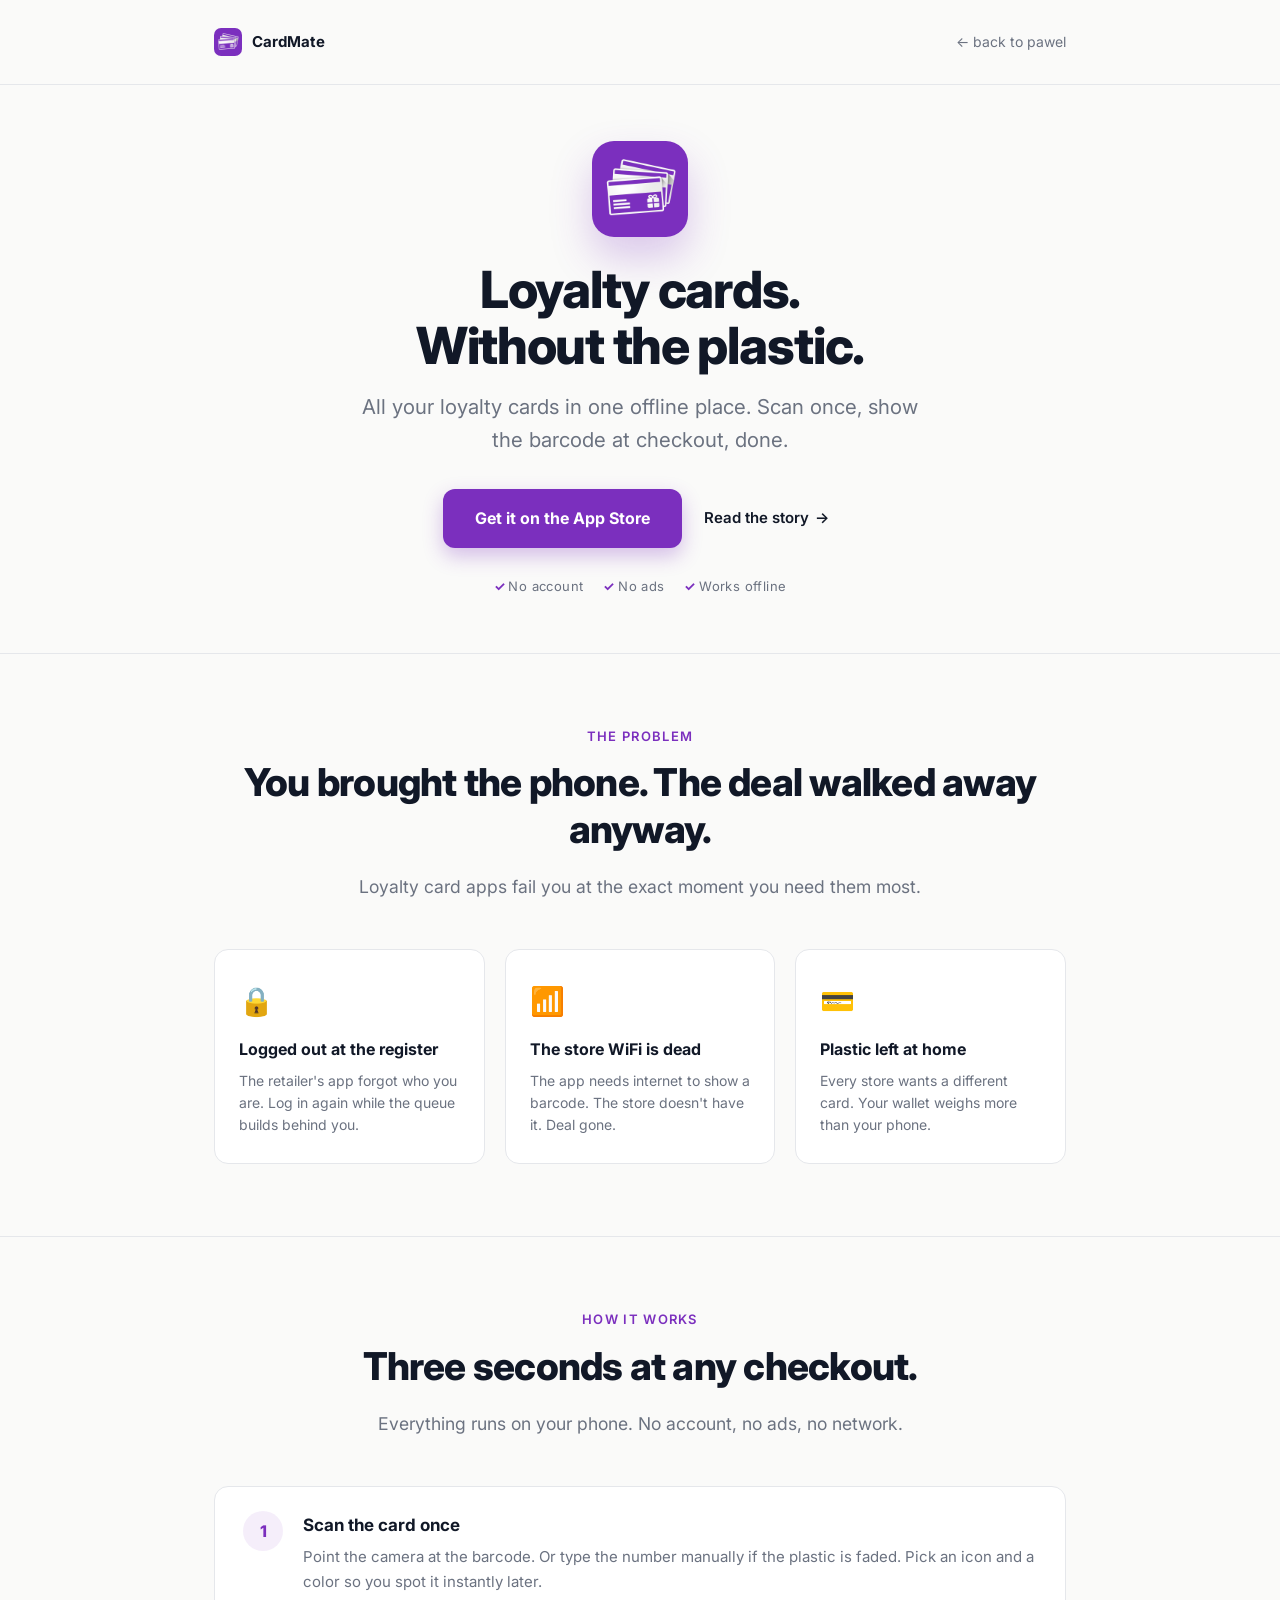
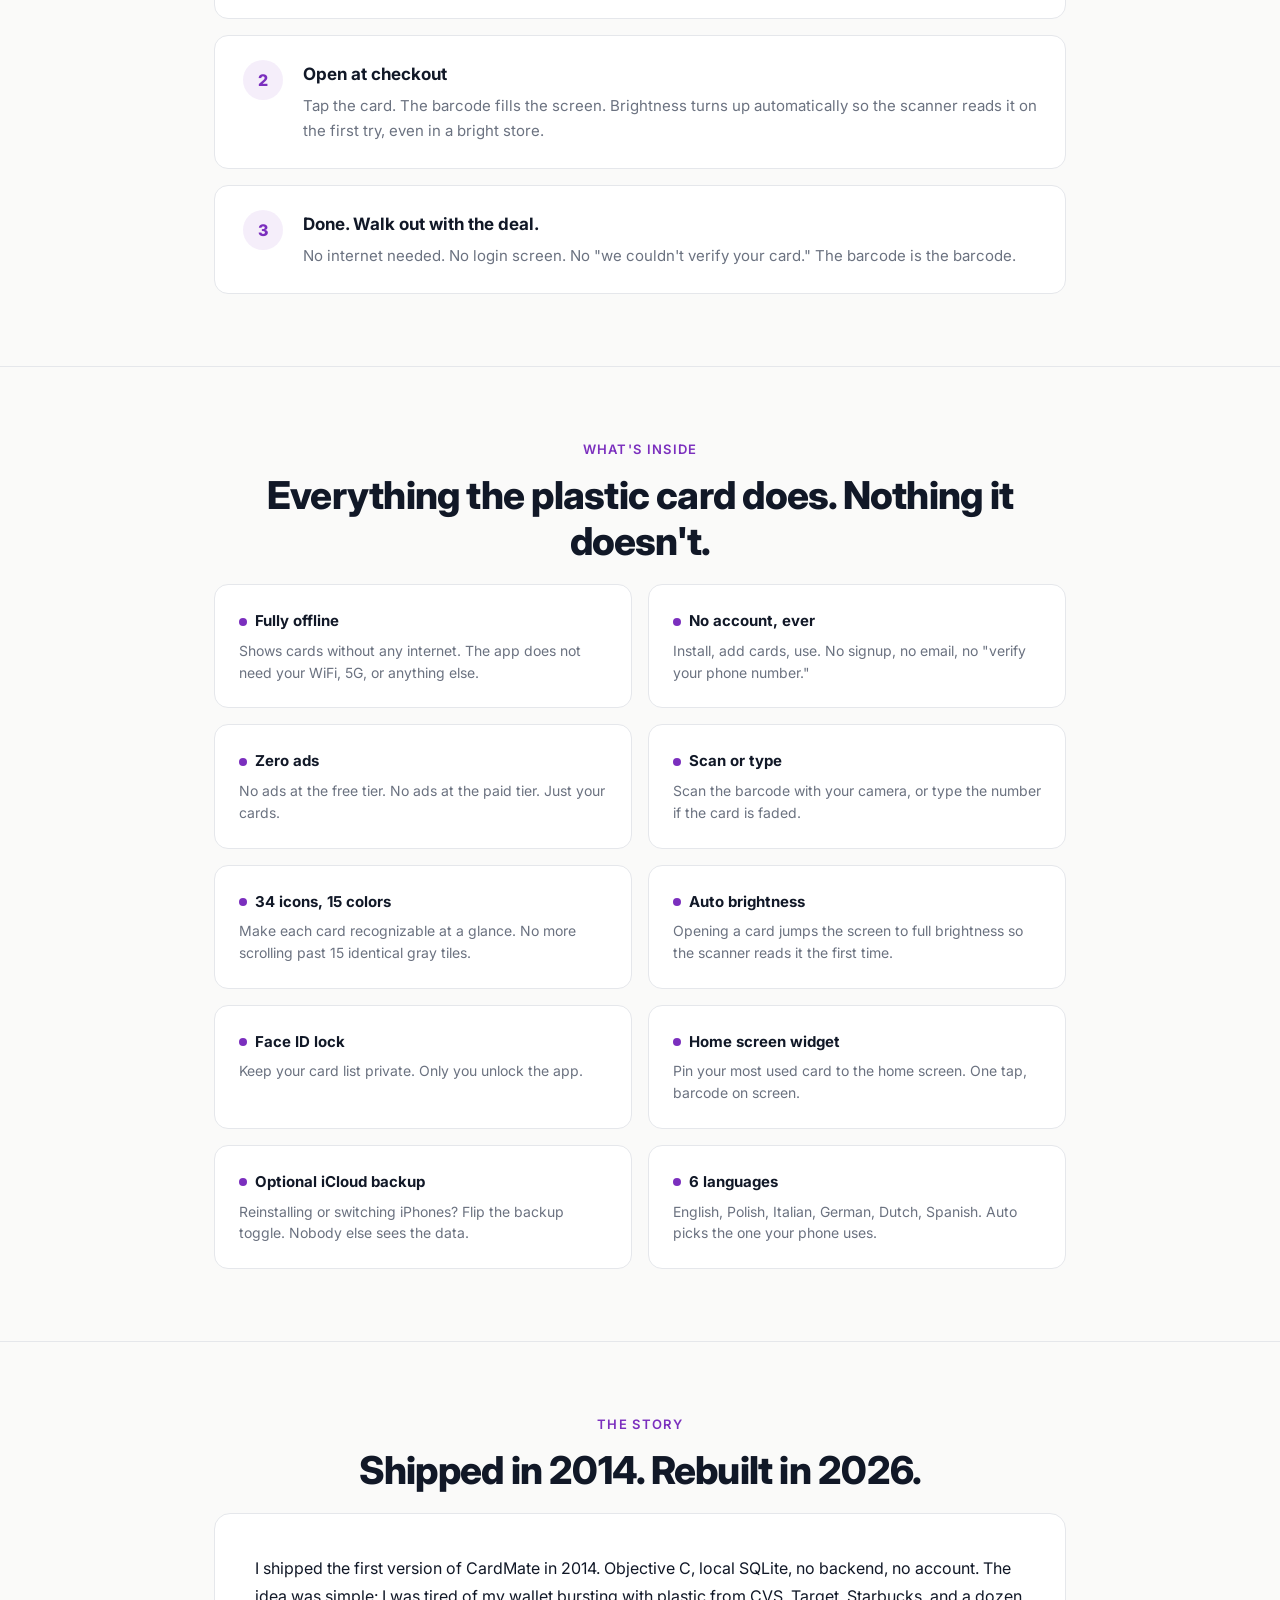
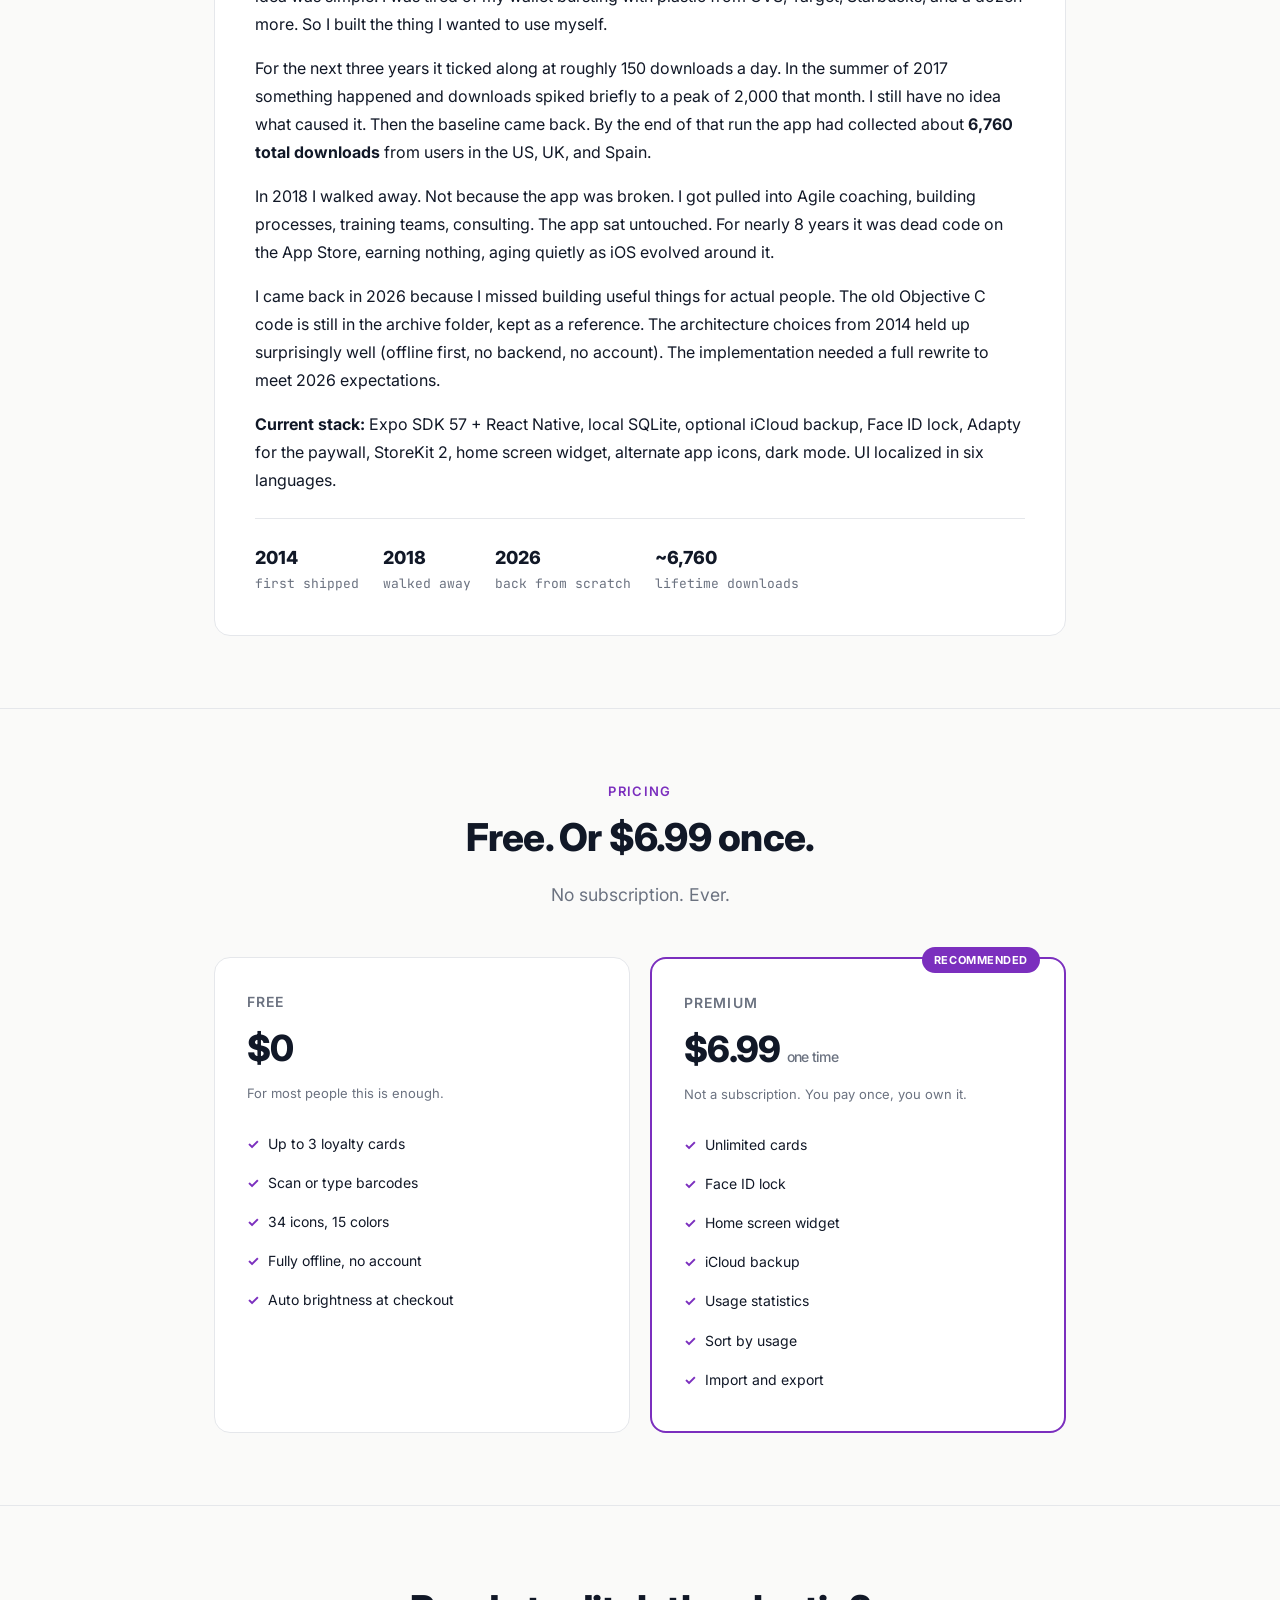
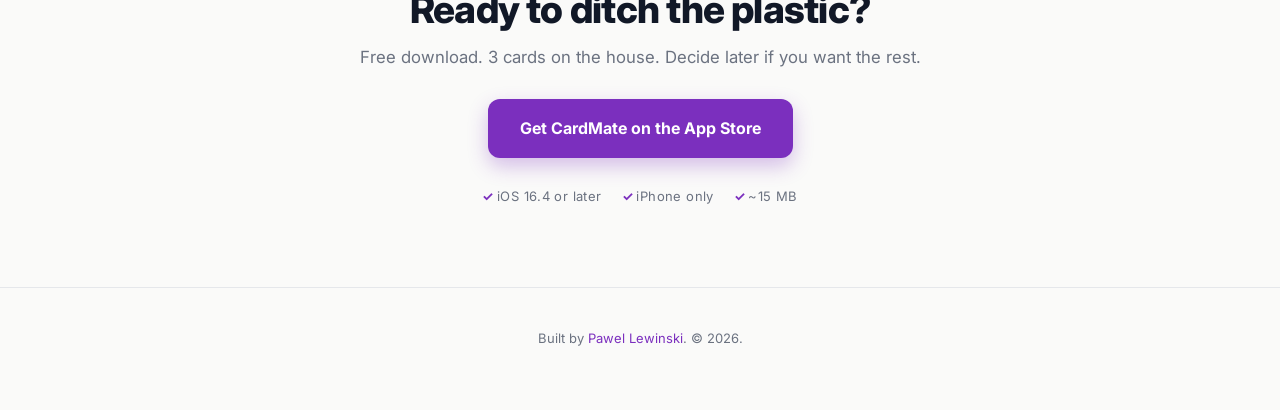
==== cardmate/index.html @ 626ef8c2 "Add CardMate subpage at /cardmate/ Landing page for CardMate loyalty card wallet. Includes problem, " ====
<!doctype html>
<html lang="en">
<head>
<meta charset="UTF-8">
<meta name="viewport" content="width=device-width, initial-scale=1.0">
<meta name="robots" content="index, follow">
<meta name="theme-color" content="#7B2FBE">

<title>CardMate: offline loyalty card wallet, no account required</title>
<meta name="description" content="All your loyalty cards in one offline place. No account, no ads, no internet needed. Free with a $6.99 one-time premium unlock. Built solo by Pawel Lewinski.">
<meta name="author" content="Pawel Lewinski">
<link rel="canonical" href="https://agilelabs.pl/cardmate/">

<meta property="og:title" content="CardMate: offline loyalty card wallet">
<meta property="og:description" content="All your loyalty cards in one offline place. No account, no ads, no internet needed.">
<meta property="og:type" content="website">
<meta property="og:url" content="https://agilelabs.pl/cardmate/">
<meta property="og:locale" content="en_US">
<meta property="og:image" content="https://agilelabs.pl/cardmate/og-image.png">
<meta property="og:image:width" content="1200">
<meta property="og:image:height" content="630">

<meta name="twitter:card" content="summary_large_image">
<meta name="twitter:title" content="CardMate: offline loyalty card wallet">
<meta name="twitter:description" content="All your loyalty cards in one offline place. No account, no ads, no internet needed.">
<meta name="twitter:image" content="https://agilelabs.pl/cardmate/og-image.png">

<link rel="icon" type="image/png" sizes="32x32" href="../icons/favicon-32.png">
<link rel="icon" type="image/png" sizes="16x16" href="../icons/favicon-16.png">
<link rel="apple-touch-icon" sizes="180x180" href="../icons/apple-touch-icon.png">

<link rel="preconnect" href="https://fonts.googleapis.com">
<link rel="preconnect" href="https://fonts.gstatic.com" crossorigin>
<link href="https://fonts.googleapis.com/css2?family=Inter:wght@400;500;600;700;800&family=JetBrains+Mono:wght@400;500&display=swap" rel="stylesheet">

<script type="application/ld+json">
{
  "@context": "https://schema.org",
  "@type": "MobileApplication",
  "name": "CardMate",
  "operatingSystem": "iOS",
  "applicationCategory": "UtilitiesApplication",
  "url": "https://apps.apple.com/app/id787144602",
  "image": "https://agilelabs.pl/icons/cardmate.png",
  "description": "An offline loyalty card wallet for iPhone. No account, no ads, no internet needed. Scan each card once, show the barcode at checkout.",
  "author": {
    "@type": "Person",
    "name": "Pawel Lewinski",
    "url": "https://agilelabs.pl/"
  },
  "offers": [
    {"@type": "Offer", "price": "0", "priceCurrency": "USD", "name": "Free, 3 cards"},
    {"@type": "Offer", "price": "6.99", "priceCurrency": "USD", "name": "Premium unlock, one time"}
  ],
  "operatingSystem": "iOS 16.4+"
}
</script>

<style>
*,*::before,*::after{box-sizing:border-box}
html{scroll-behavior:smooth;-webkit-text-size-adjust:100%}
body{
  margin:0;
  font-family:'Inter',-apple-system,BlinkMacSystemFont,'Segoe UI',Roboto,sans-serif;
  font-size:17px;line-height:1.65;
  color:#111827;background:#fafaf9;
  -webkit-font-smoothing:antialiased;
}
img{max-width:100%;height:auto;display:block}
a{color:inherit;text-decoration:none}

:root{
  --ink:#111827;
  --muted:#6b7280;
  --line:#e5e7eb;
  --bg:#fafaf9;
  --card:#ffffff;
  --accent:#7B2FBE;
  --accent-soft:rgba(123,47,190,0.08);
  --max:900px;
}

.wrap{max-width:var(--max);margin:0 auto;padding:0 24px}

/* NAV */
.nav{padding:28px 0;border-bottom:1px solid var(--line);background:rgba(250,250,249,0.9);backdrop-filter:blur(8px);position:sticky;top:0;z-index:50}
.nav-inner{display:flex;align-items:center;justify-content:space-between}
.nav-logo{display:flex;align-items:center;gap:10px;font-weight:700;font-size:15px}
.nav-logo img{width:28px;height:28px;border-radius:7px}
.nav-back{font-size:14px;color:var(--muted);transition:color .15s}
.nav-back:hover{color:var(--ink)}
.nav-back::before{content:"← "}

/* HERO */
.hero{padding:56px 0 56px;text-align:center}
.hero-icon{width:96px;height:96px;border-radius:22px;margin:0 auto 24px;overflow:hidden;box-shadow:0 20px 40px rgba(123,47,190,0.25)}
.hero-icon img{width:100%;height:100%;object-fit:cover}
h1{
  font-size:clamp(2.2rem,4.5vw,3.2rem);
  line-height:1.1;letter-spacing:-0.025em;
  font-weight:800;margin:0 0 16px;
}
.hero-tag{
  font-size:clamp(1.1rem,1.6vw,1.3rem);
  color:var(--muted);max-width:560px;margin:0 auto 32px;
}
.cta-row{display:flex;gap:14px;justify-content:center;flex-wrap:wrap;align-items:center}
.btn-primary{
  background:var(--accent);color:#fff;
  padding:16px 32px;border-radius:12px;
  font-weight:700;font-size:16px;
  transition:background .15s,transform .15s,box-shadow .15s;
  box-shadow:0 8px 20px rgba(123,47,190,0.3);
}
.btn-primary:hover{background:#6a2aa8;transform:translateY(-2px);box-shadow:0 12px 28px rgba(123,47,190,0.4)}
.btn-secondary{
  color:var(--ink);font-weight:600;font-size:15px;
  padding:16px 8px;transition:color .15s;
}
.btn-secondary:hover{color:var(--accent)}
.btn-secondary::after{content:" →";margin-left:2px}
.hero-badges{
  display:flex;gap:20px;justify-content:center;
  margin-top:28px;font-size:13px;color:var(--muted);
  flex-wrap:wrap;letter-spacing:0.03em;
}
.hero-badges span::before{content:"✓ ";color:var(--accent);font-weight:700}

/* SECTIONS */
section{padding:72px 0;border-top:1px solid var(--line)}
.eyebrow{
  font-size:13px;font-weight:600;color:var(--accent);
  text-transform:uppercase;letter-spacing:0.1em;
  margin:0 0 12px;text-align:center;
}
h2{
  font-size:clamp(1.7rem,3vw,2.4rem);
  line-height:1.2;letter-spacing:-0.02em;
  font-weight:800;margin:0 0 20px;text-align:center;
}
.lead{
  font-size:1.1rem;color:var(--muted);
  max-width:600px;margin:0 auto 48px;text-align:center;
}

/* PROBLEM */
.problem-grid{
  display:grid;grid-template-columns:repeat(3,1fr);
  gap:20px;
}
.problem-card{
  background:var(--card);border:1px solid var(--line);
  border-radius:14px;padding:28px 24px;
}
.problem-icon{
  font-size:28px;margin-bottom:12px;
}
.problem-title{
  font-size:16px;font-weight:700;margin:0 0 8px;
}
.problem-desc{
  font-size:14px;color:var(--muted);margin:0;line-height:1.55;
}

/* HOW IT WORKS */
.steps{display:flex;flex-direction:column;gap:16px}
.step{
  display:flex;gap:20px;align-items:flex-start;
  background:var(--card);border:1px solid var(--line);
  border-radius:14px;padding:24px 28px;
}
.step-num{
  width:40px;height:40px;border-radius:50%;
  background:var(--accent-soft);color:var(--accent);
  display:flex;align-items:center;justify-content:center;
  font-weight:800;font-size:16px;flex-shrink:0;
}
.step-body{flex:1}
.step-title{font-weight:700;margin:0 0 6px;font-size:17px}
.step-desc{color:var(--muted);margin:0;font-size:15px}

/* FEATURES */
.features-grid{
  display:grid;grid-template-columns:repeat(2,1fr);gap:16px;
}
.feature{
  background:var(--card);border:1px solid var(--line);
  border-radius:14px;padding:24px;
}
.feature-title{
  font-size:15px;font-weight:700;margin:0 0 6px;
  display:flex;align-items:center;gap:8px;
}
.feature-title::before{
  content:"";width:8px;height:8px;border-radius:50%;
  background:var(--accent);display:inline-block;
}
.feature-desc{font-size:14px;color:var(--muted);margin:0;line-height:1.55}

/* STORY */
.story{background:var(--card);border:1px solid var(--line);border-radius:16px;padding:40px}
.story p{margin:0 0 16px;font-size:16px;line-height:1.75}
.story p:last-child{margin-bottom:0}
.story strong{color:var(--ink)}
.story-meta{
  display:flex;gap:24px;margin-top:24px;padding-top:24px;
  border-top:1px solid var(--line);
  font-family:'JetBrains Mono',monospace;font-size:13px;color:var(--muted);
  flex-wrap:wrap;
}
.story-meta span strong{color:var(--ink);display:block;font-size:18px;font-weight:800;font-family:'Inter',sans-serif}

/* PRICING */
.pricing-grid{display:grid;grid-template-columns:repeat(2,1fr);gap:20px}
.price-card{
  background:var(--card);border:1px solid var(--line);
  border-radius:16px;padding:32px;
}
.price-card.featured{border-color:var(--accent);border-width:2px;position:relative}
.price-card.featured::after{
  content:"recommended";position:absolute;top:-12px;right:24px;
  background:var(--accent);color:#fff;
  padding:4px 12px;border-radius:999px;
  font-size:11px;font-weight:700;letter-spacing:0.05em;text-transform:uppercase;
}
.price-tier{font-size:14px;color:var(--muted);margin:0 0 6px;text-transform:uppercase;letter-spacing:0.08em;font-weight:600}
.price-amount{font-size:36px;font-weight:800;margin:0 0 4px;letter-spacing:-0.02em}
.price-amount small{font-size:14px;color:var(--muted);font-weight:500}
.price-note{font-size:13px;color:var(--muted);margin:0 0 20px}
.price-list{list-style:none;padding:0;margin:0;font-size:14px}
.price-list li{padding:8px 0;color:var(--ink)}
.price-list li::before{content:"✓ ";color:var(--accent);font-weight:700;margin-right:6px}

/* FINAL CTA */
.final-cta{text-align:center;padding:80px 0}
.final-cta h2{margin-bottom:12px}
.final-cta p{color:var(--muted);margin:0 0 28px;font-size:1.05rem}

/* FOOTER */
footer{
  padding:40px 0 60px;
  font-size:13px;color:var(--muted);
  border-top:1px solid var(--line);
  text-align:center;
}
footer a{color:var(--accent)}

@media(max-width:720px){
  .problem-grid,.features-grid,.pricing-grid{grid-template-columns:1fr}
  section{padding:56px 0}
  .story{padding:28px}
}
</style>
</head>
<body>

<nav class="nav">
  <div class="wrap nav-inner">
    <a href="/" class="nav-logo">
      <img src="../icons/cardmate.png" alt="CardMate">
      <span>CardMate</span>
    </a>
    <a href="/" class="nav-back">back to pawel</a>
  </div>
</nav>

<header class="hero">
  <div class="wrap">
    <div class="hero-icon">
      <img src="../icons/cardmate.png" alt="CardMate app icon">
    </div>
    <h1>Loyalty cards.<br>Without the plastic.</h1>
    <p class="hero-tag">All your loyalty cards in one offline place. Scan once, show the barcode at checkout, done.</p>
    <div class="cta-row">
      <a href="https://apps.apple.com/app/id787144602" class="btn-primary">Get it on the App Store</a>
      <a href="#story" class="btn-secondary">Read the story</a>
    </div>
    <div class="hero-badges">
      <span>No account</span>
      <span>No ads</span>
      <span>Works offline</span>
    </div>
  </div>
</header>

<section id="problem">
  <div class="wrap">
    <p class="eyebrow">The problem</p>
    <h2>You brought the phone. The deal walked away anyway.</h2>
    <p class="lead">Loyalty card apps fail you at the exact moment you need them most.</p>
    <div class="problem-grid">
      <div class="problem-card">
        <div class="problem-icon">🔒</div>
        <h3 class="problem-title">Logged out at the register</h3>
        <p class="problem-desc">The retailer's app forgot who you are. Log in again while the queue builds behind you.</p>
      </div>
      <div class="problem-card">
        <div class="problem-icon">📶</div>
        <h3 class="problem-title">The store WiFi is dead</h3>
        <p class="problem-desc">The app needs internet to show a barcode. The store doesn't have it. Deal gone.</p>
      </div>
      <div class="problem-card">
        <div class="problem-icon">💳</div>
        <h3 class="problem-title">Plastic left at home</h3>
        <p class="problem-desc">Every store wants a different card. Your wallet weighs more than your phone.</p>
      </div>
    </div>
  </div>
</section>

<section id="solution">
  <div class="wrap">
    <p class="eyebrow">How it works</p>
    <h2>Three seconds at any checkout.</h2>
    <p class="lead">Everything runs on your phone. No account, no ads, no network.</p>
    <div class="steps">
      <div class="step">
        <div class="step-num">1</div>
        <div class="step-body">
          <h3 class="step-title">Scan the card once</h3>
          <p class="step-desc">Point the camera at the barcode. Or type the number manually if the plastic is faded. Pick an icon and a color so you spot it instantly later.</p>
        </div>
      </div>
      <div class="step">
        <div class="step-num">2</div>
        <div class="step-body">
          <h3 class="step-title">Open at checkout</h3>
          <p class="step-desc">Tap the card. The barcode fills the screen. Brightness turns up automatically so the scanner reads it on the first try, even in a bright store.</p>
        </div>
      </div>
      <div class="step">
        <div class="step-num">3</div>
        <div class="step-body">
          <h3 class="step-title">Done. Walk out with the deal.</h3>
          <p class="step-desc">No internet needed. No login screen. No "we couldn't verify your card." The barcode is the barcode.</p>
        </div>
      </div>
    </div>
  </div>
</section>

<section id="features">
  <div class="wrap">
    <p class="eyebrow">What's inside</p>
    <h2>Everything the plastic card does. Nothing it doesn't.</h2>
    <div class="features-grid">
      <div class="feature"><h3 class="feature-title">Fully offline</h3><p class="feature-desc">Shows cards without any internet. The app does not need your WiFi, 5G, or anything else.</p></div>
      <div class="feature"><h3 class="feature-title">No account, ever</h3><p class="feature-desc">Install, add cards, use. No signup, no email, no "verify your phone number."</p></div>
      <div class="feature"><h3 class="feature-title">Zero ads</h3><p class="feature-desc">No ads at the free tier. No ads at the paid tier. Just your cards.</p></div>
      <div class="feature"><h3 class="feature-title">Scan or type</h3><p class="feature-desc">Scan the barcode with your camera, or type the number if the card is faded.</p></div>
      <div class="feature"><h3 class="feature-title">34 icons, 15 colors</h3><p class="feature-desc">Make each card recognizable at a glance. No more scrolling past 15 identical gray tiles.</p></div>
      <div class="feature"><h3 class="feature-title">Auto brightness</h3><p class="feature-desc">Opening a card jumps the screen to full brightness so the scanner reads it the first time.</p></div>
      <div class="feature"><h3 class="feature-title">Face ID lock</h3><p class="feature-desc">Keep your card list private. Only you unlock the app.</p></div>
      <div class="feature"><h3 class="feature-title">Home screen widget</h3><p class="feature-desc">Pin your most used card to the home screen. One tap, barcode on screen.</p></div>
      <div class="feature"><h3 class="feature-title">Optional iCloud backup</h3><p class="feature-desc">Reinstalling or switching iPhones? Flip the backup toggle. Nobody else sees the data.</p></div>
      <div class="feature"><h3 class="feature-title">6 languages</h3><p class="feature-desc">English, Polish, Italian, German, Dutch, Spanish. Auto picks the one your phone uses.</p></div>
    </div>
  </div>
</section>

<section id="story">
  <div class="wrap">
    <p class="eyebrow">The story</p>
    <h2>Shipped in 2014. Rebuilt in 2026.</h2>
    <div class="story">
      <p>I shipped the first version of CardMate in 2014. Objective C, local SQLite, no backend, no account. The idea was simple: I was tired of my wallet bursting with plastic from CVS, Target, Starbucks, and a dozen more. So I built the thing I wanted to use myself.</p>
      <p>For the next three years it ticked along at roughly 150 downloads a day. In the summer of 2017 something happened and downloads spiked briefly to a peak of 2,000 that month. I still have no idea what caused it. Then the baseline came back. By the end of that run the app had collected about <strong>6,760 total downloads</strong> from users in the US, UK, and Spain.</p>
      <p>In 2018 I walked away. Not because the app was broken. I got pulled into Agile coaching, building processes, training teams, consulting. The app sat untouched. For nearly 8 years it was dead code on the App Store, earning nothing, aging quietly as iOS evolved around it.</p>
      <p>I came back in 2026 because I missed building useful things for actual people. The old Objective C code is still in the archive folder, kept as a reference. The architecture choices from 2014 held up surprisingly well (offline first, no backend, no account). The implementation needed a full rewrite to meet 2026 expectations.</p>
      <p><strong>Current stack:</strong> Expo SDK 57 + React Native, local SQLite, optional iCloud backup, Face ID lock, Adapty for the paywall, StoreKit 2, home screen widget, alternate app icons, dark mode. UI localized in six languages.</p>
      <div class="story-meta">
        <span><strong>2014</strong>first shipped</span>
        <span><strong>2018</strong>walked away</span>
        <span><strong>2026</strong>back from scratch</span>
        <span><strong>~6,760</strong>lifetime downloads</span>
      </div>
    </div>
  </div>
</section>

<section id="pricing">
  <div class="wrap">
    <p class="eyebrow">Pricing</p>
    <h2>Free. Or $6.99 once.</h2>
    <p class="lead">No subscription. Ever.</p>
    <div class="pricing-grid">
      <div class="price-card">
        <p class="price-tier">Free</p>
        <p class="price-amount">$0</p>
        <p class="price-note">For most people this is enough.</p>
        <ul class="price-list">
          <li>Up to 3 loyalty cards</li>
          <li>Scan or type barcodes</li>
          <li>34 icons, 15 colors</li>
          <li>Fully offline, no account</li>
          <li>Auto brightness at checkout</li>
        </ul>
      </div>
      <div class="price-card featured">
        <p class="price-tier">Premium</p>
        <p class="price-amount">$6.99 <small>one time</small></p>
        <p class="price-note">Not a subscription. You pay once, you own it.</p>
        <ul class="price-list">
          <li>Unlimited cards</li>
          <li>Face ID lock</li>
          <li>Home screen widget</li>
          <li>iCloud backup</li>
          <li>Usage statistics</li>
          <li>Sort by usage</li>
          <li>Import and export</li>
        </ul>
      </div>
    </div>
  </div>
</section>

<section class="final-cta">
  <div class="wrap">
    <h2>Ready to ditch the plastic?</h2>
    <p>Free download. 3 cards on the house. Decide later if you want the rest.</p>
    <div class="cta-row">
      <a href="https://apps.apple.com/app/id787144602" class="btn-primary">Get CardMate on the App Store</a>
    </div>
    <div class="hero-badges">
      <span>iOS 16.4 or later</span>
      <span>iPhone only</span>
      <span>~15 MB</span>
    </div>
  </div>
</section>

<footer>
  <div class="wrap">
    Built by <a href="/">Pawel Lewinski</a>. © 2026.
  </div>
</footer>

</body>
</html>
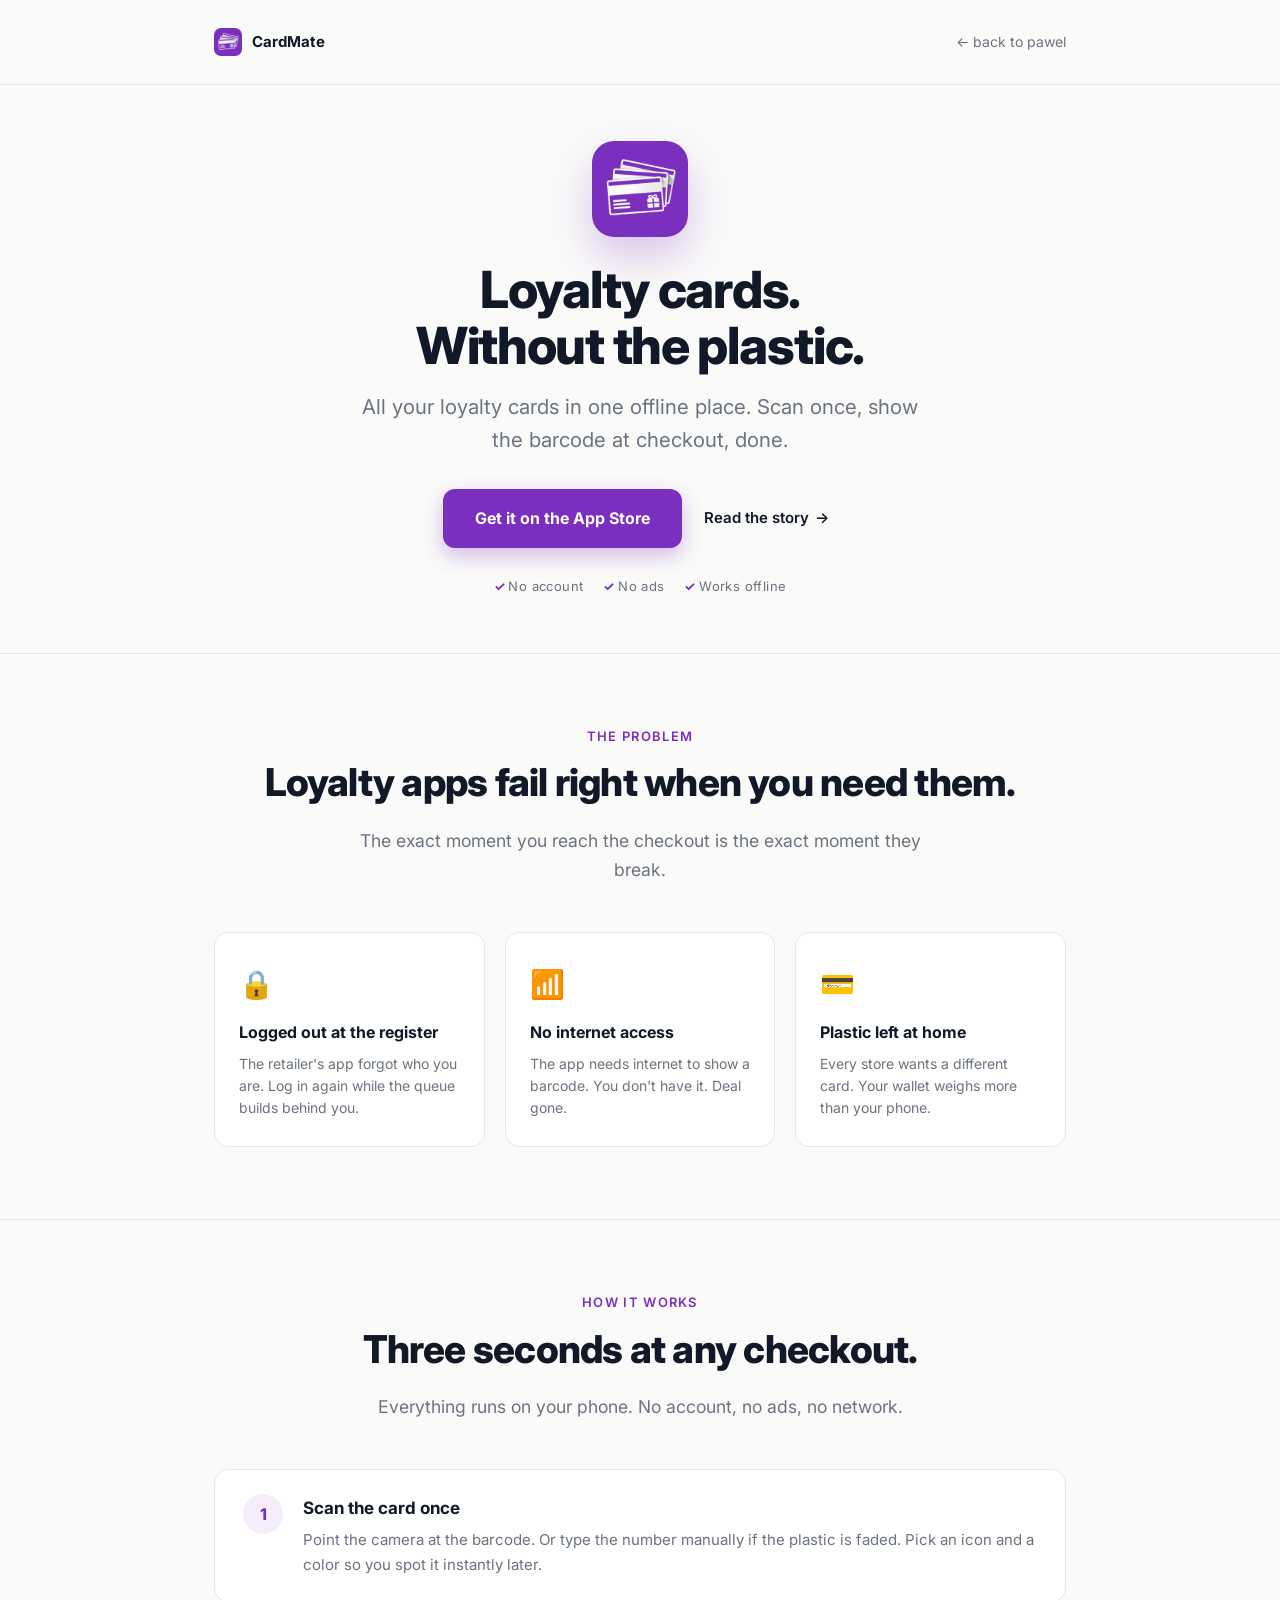
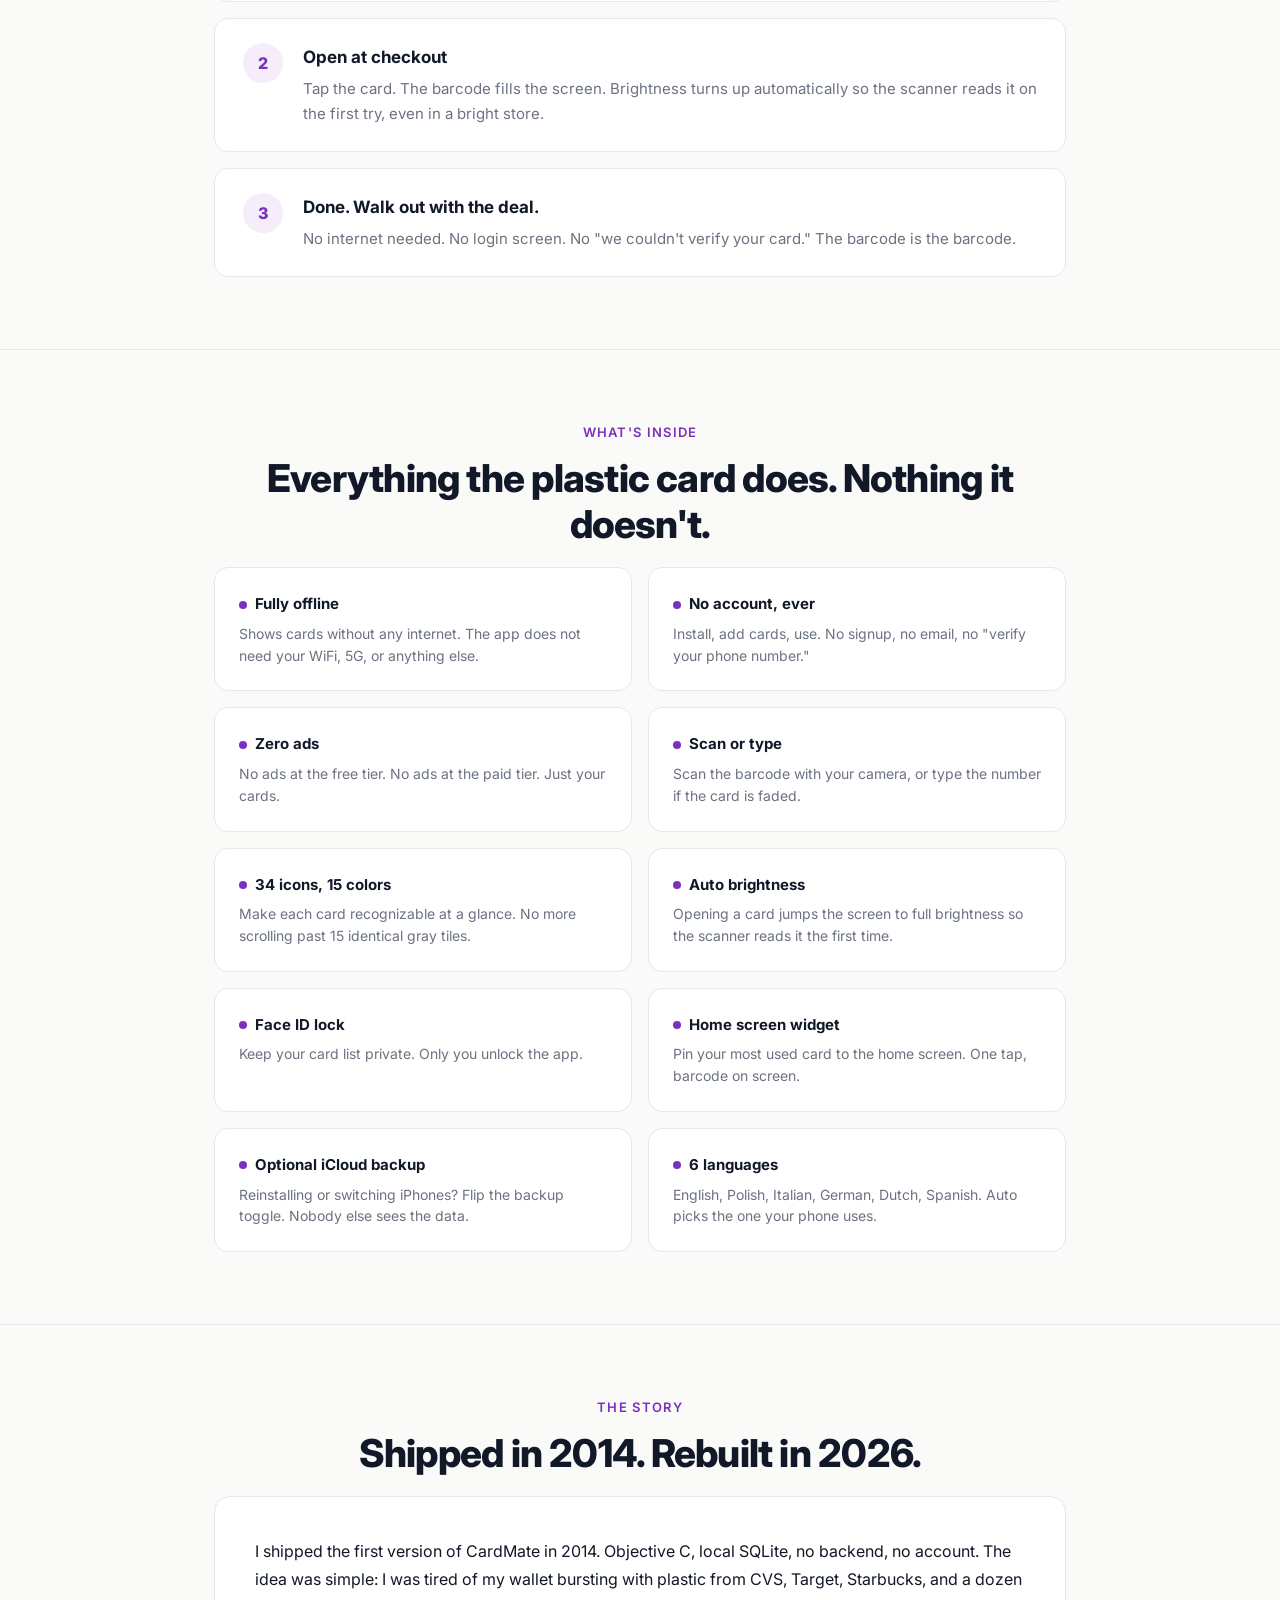
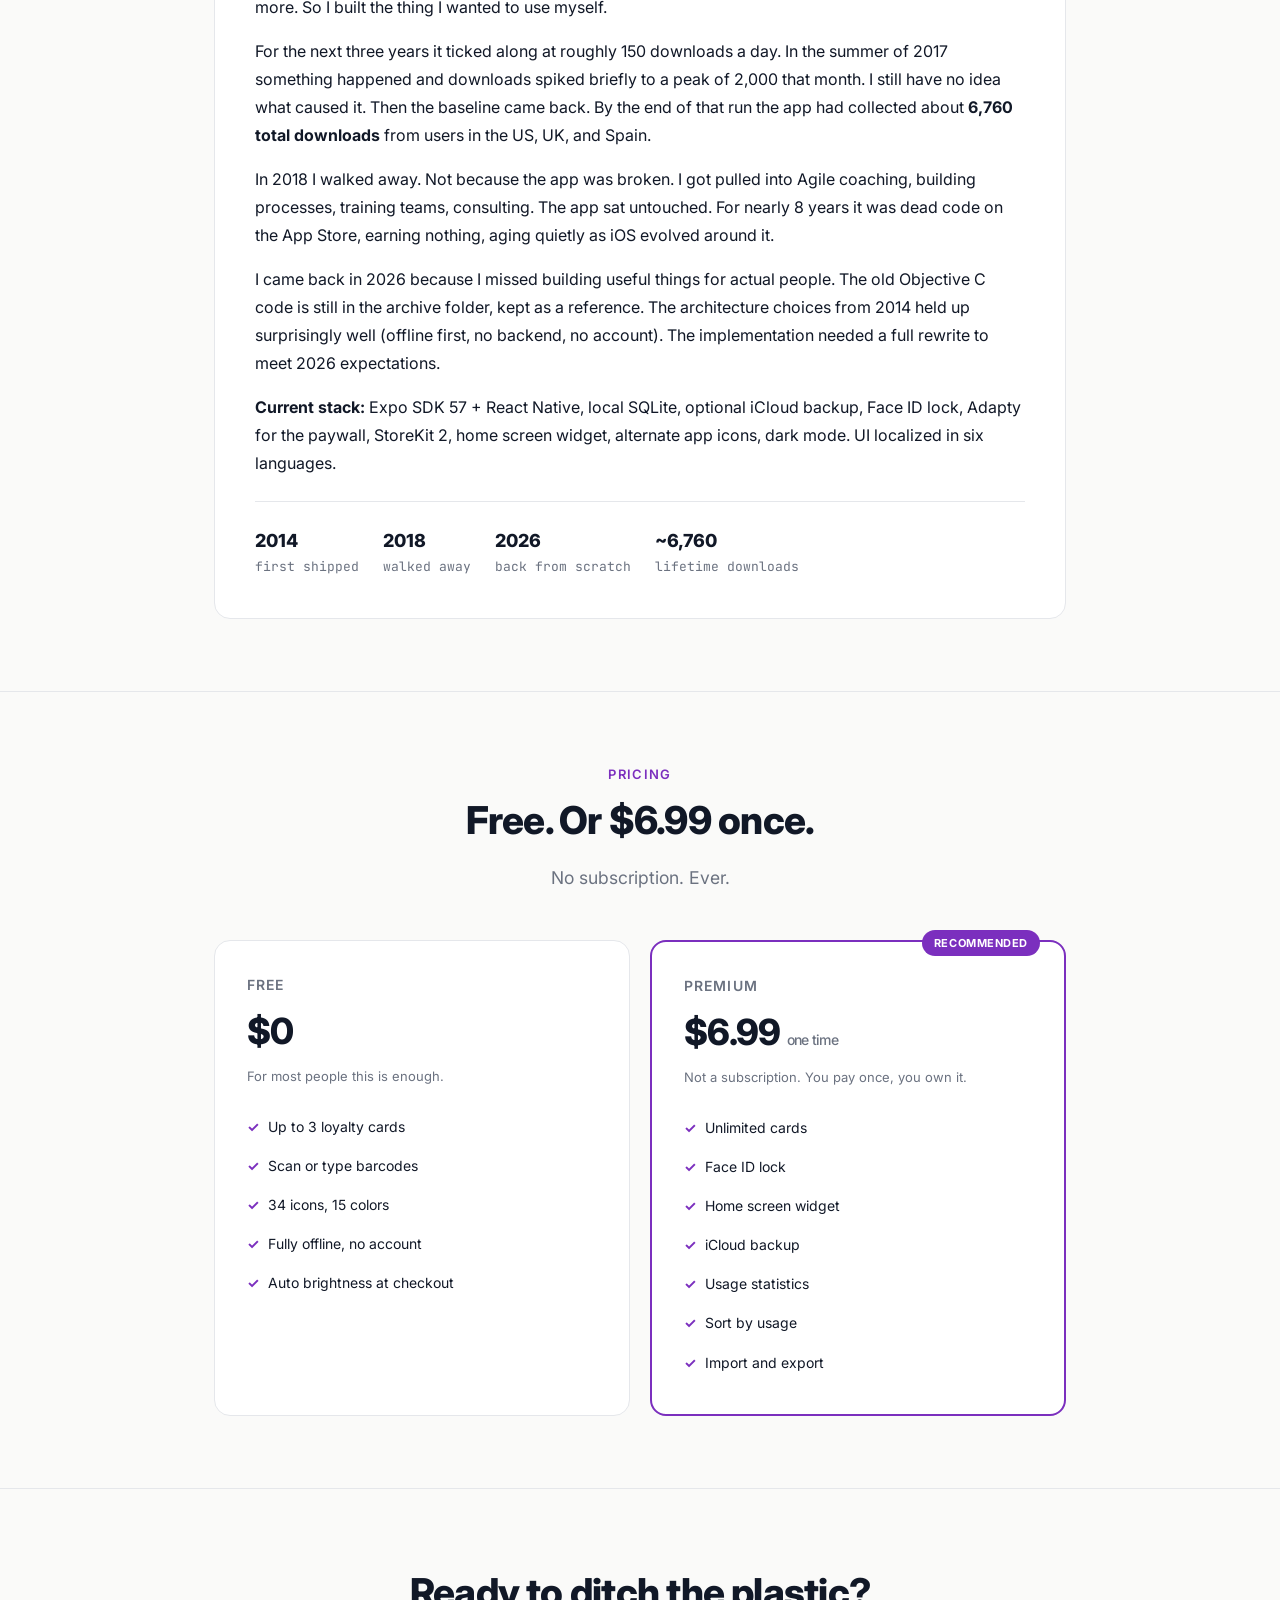
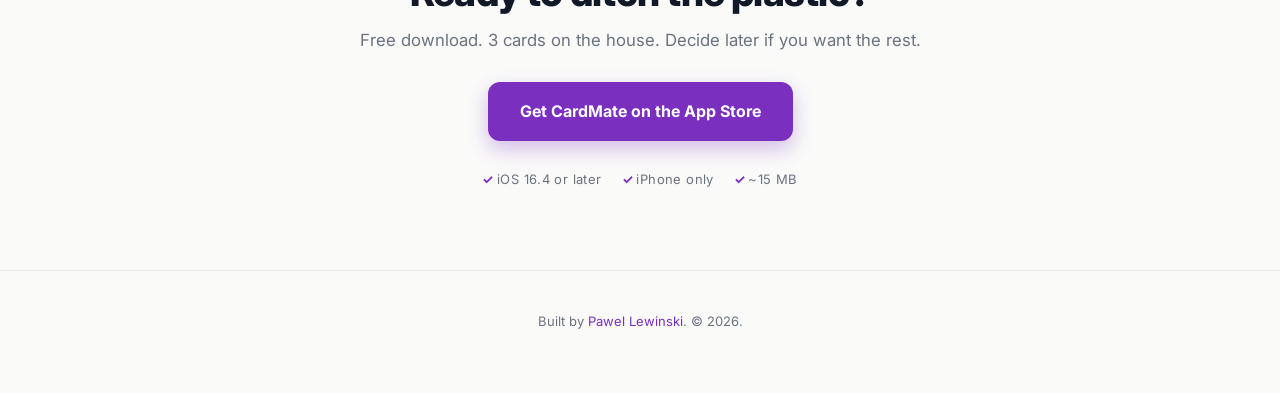
==== commit d70c279f: "Clarify problem section hook on CardMate page Replace clever hook with direct one: 'Loyalty apps fai" ====
--- a/cardmate/index.html
+++ b/cardmate/index.html
@@ -286,8 +286,8 @@
 <section id="problem">
   <div class="wrap">
     <p class="eyebrow">The problem</p>
-    <h2>You brought the phone. The deal walked away anyway.</h2>
-    <p class="lead">Loyalty card apps fail you at the exact moment you need them most.</p>
+    <h2>Loyalty apps fail right when you need them.</h2>
+    <p class="lead">The exact moment you reach the checkout is the exact moment they break.</p>
     <div class="problem-grid">
       <div class="problem-card">
         <div class="problem-icon">🔒</div>
@@ -296,8 +296,8 @@
       </div>
       <div class="problem-card">
         <div class="problem-icon">📶</div>
-        <h3 class="problem-title">The store WiFi is dead</h3>
-        <p class="problem-desc">The app needs internet to show a barcode. The store doesn't have it. Deal gone.</p>
+        <h3 class="problem-title">No internet access</h3>
+        <p class="problem-desc">The app needs internet to show a barcode. You don't have it. Deal gone.</p>
       </div>
       <div class="problem-card">
         <div class="problem-icon">💳</div>
